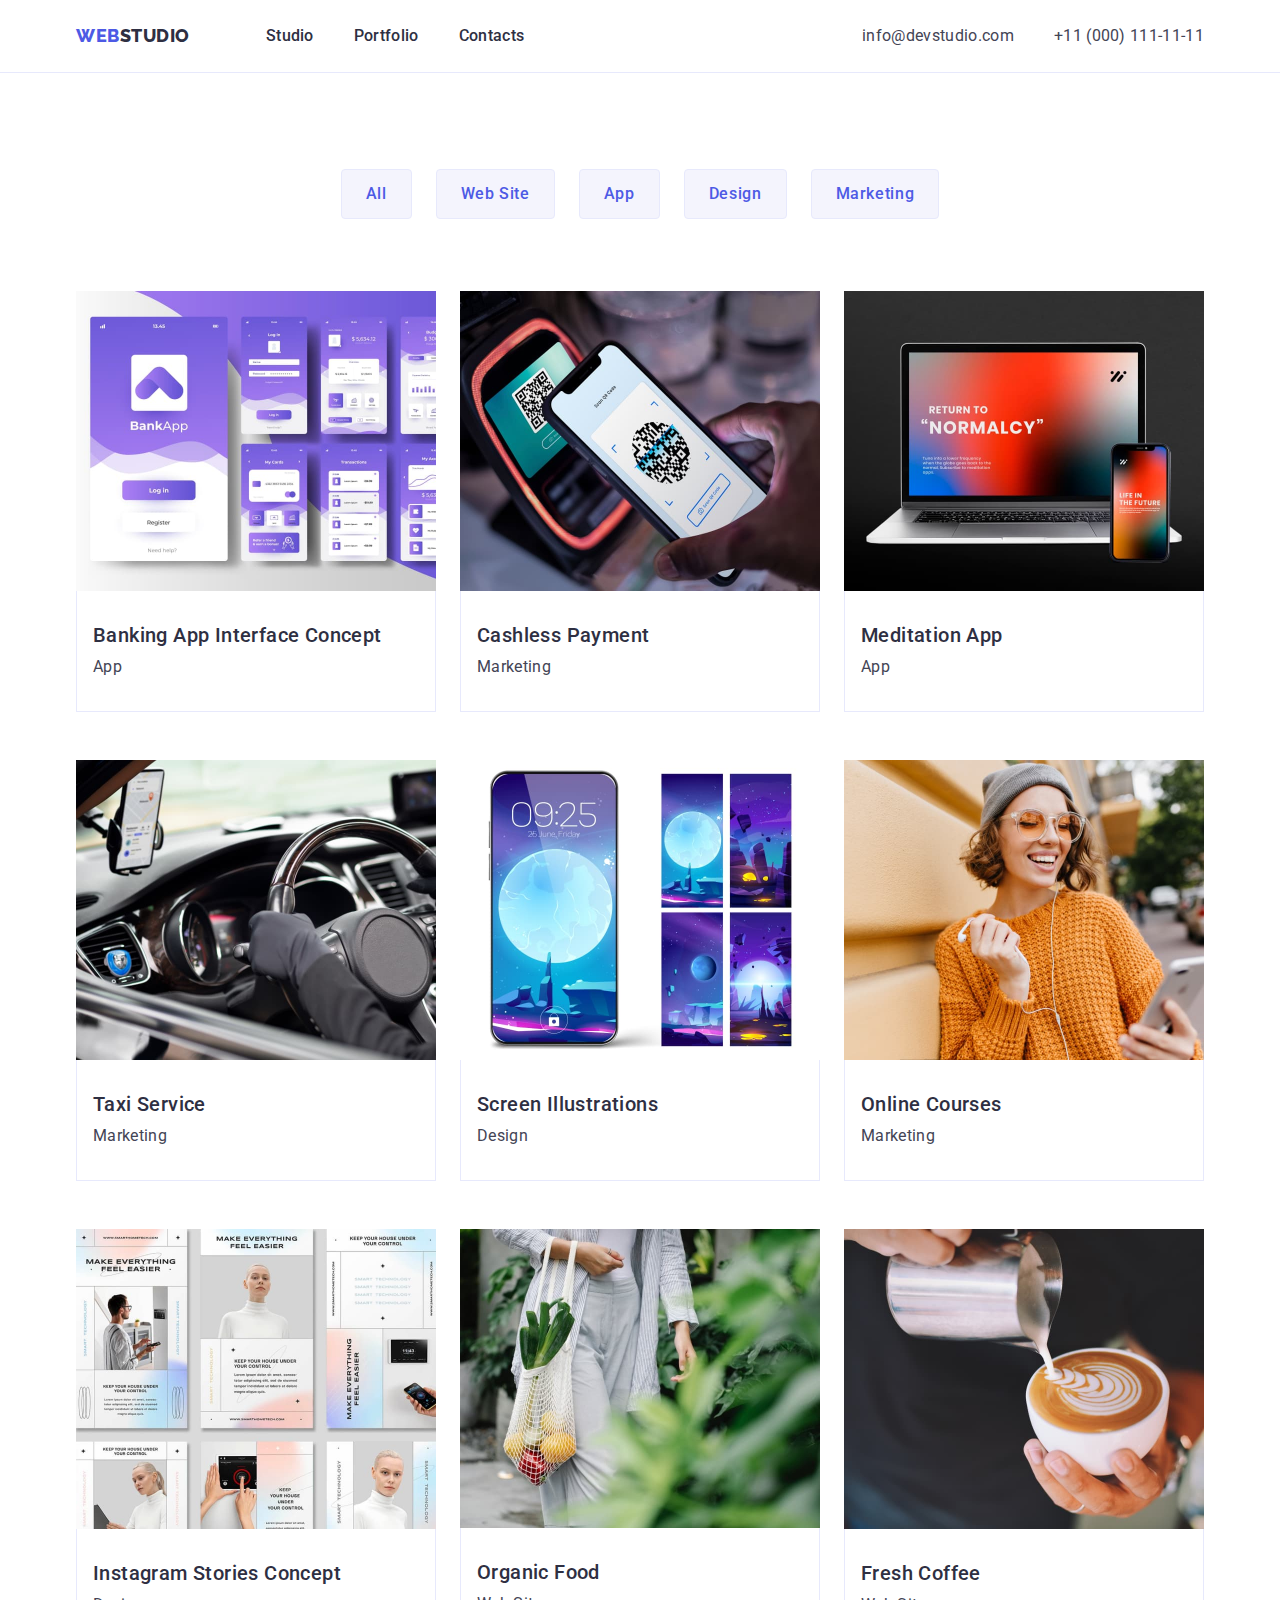
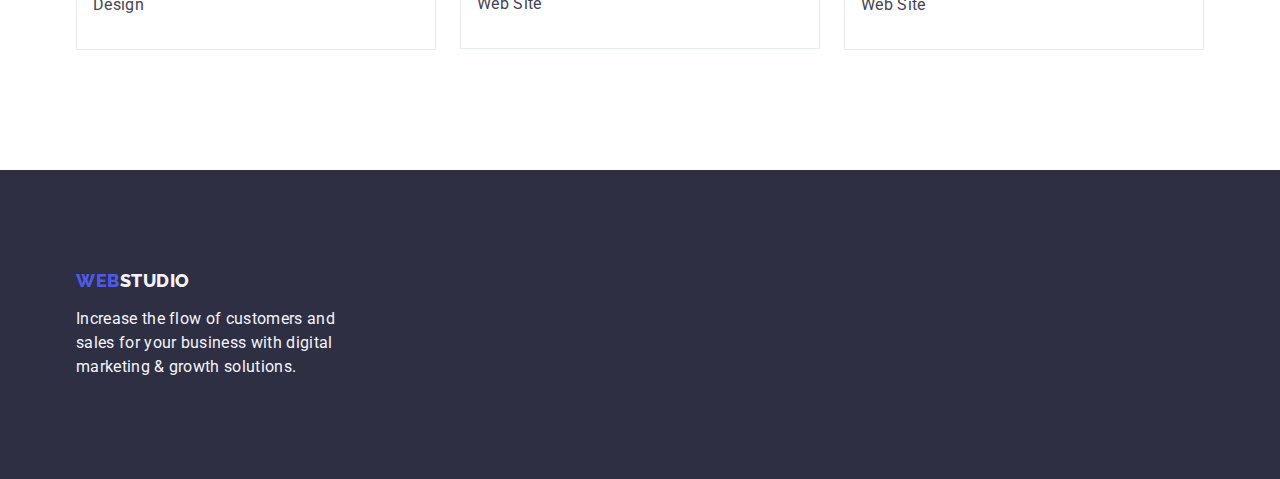
==== portfolio.html @ 1817a9b7 "copy hw3" ====
<!DOCTYPE html>
<html lang="en">
  <head>
    <meta charset="UTF-8" />
    <meta http-equiv="X-UA-Compatible" content="IE=edge" />
    <meta name="viewport" content="width=device-width, initial-scale=1.0" />
    <link rel="preconnect" href="https://fonts.googleapis.com" />
    <link rel="preconnect" href="https://fonts.gstatic.com" crossorigin />
    <link
      href="https://fonts.googleapis.com/css2?family=Raleway:wght@800&family=Roboto:wght@400;500;700;900&display=swap"
      rel="stylesheet"
    />
    <link
      rel="stylesheet"
      href="https://cdn.jsdelivr.net/npm/modern-normalize@1.1.0/modern-normalize.min.css"
    />
    <link rel="stylesheet" href="./css/styles.css" />
    <title>Web Sudio</title>
  </head>
  <body class="body-portfolio">
    <!-- HEADER -->
    <header class="top-line">
      <div class="page-header container">
        <nav class="nav">
          <a href="./index.html" class="header-logo link">
            Web<span class="black-word">Studio</span>
          </a>
          <ul class="menu-nav list">
            <li class="menu-nav-item">
              <a href="./index.html" class="nav-links link">Studio</a>
            </li>
            <li class="menu-nav-item">
              <a href="./portfolio.html" class="nav-links link">Portfolio</a>
            </li>
            <li class="menu-nav-item">
              <a href="" class="nav-links link">Contacts</a>
            </li>
          </ul>
        </nav>
        <address class="our-address">
          <ul class="address-group list">
            <li class="t-mail">
              <a href="mailto:info@devstudio.com" class="contact-links link"
                >info@devstudio.com</a
              >
            </li>
            <li class="t-phone">
              <a href="tel:+110001111111" class="contact-links link"
                >+11 (000) 111-11-11</a
              >
            </li>
          </ul>
        </address>
      </div>
    </header>
    <!-- MAIN BLOCK -->
    <main>
      <!-- Section 1 -->
      <section class="main-section">
        <div class="container">
          <h1 hidden>OLOLO</h1>
          <ul class="filters list">
            <li class="filters-item">
              <button type="button" class="filter-btn">All</button>
            </li>
            <li class="filters-item">
              <button type="button" class="filter-btn">Web Site</button>
            </li>
            <li class="filters-item">
              <button type="button" class="filter-btn">App</button>
            </li>
            <li class="filters-item">
              <button type="button" class="filter-btn">Design</button>
            </li>
            <li class="filters-item">
              <button type="button" class="filter-btn">Marketing</button>
            </li>
          </ul>

          <ul class="employees-portfolio list">
            <li class="employees-item">
              <a href="" class="link">
                <img
                  class="portfolio-img"
                  src="./images/8.jpg"
                  alt="img8"
                  width="360"
                />
                <div class="employees-info">
                  <h2 class="portfolio-header">
                    Banking App Interface Concept
                  </h2>
                  <p class="portfolio-text">App</p>
                </div>
              </a>
            </li>
            <li class="employees-item">
              <a href="" class="link">
                <img
                  class="portfolio-img"
                  src="./images/9.jpg"
                  alt="img9"
                  width="360"
                />
                <div class="employees-info">
                  <h2 class="portfolio-header">Cashless Payment</h2>
                  <p class="portfolio-text">Marketing</p>
                </div>
              </a>
            </li>
            <li class="employees-item">
              <a href="" class="def-class link">
                <img
                  class="portfolio-img"
                  src="./images/10.jpg"
                  alt="img10"
                  width="360"
                />
                <div class="employees-info">
                  <h2 class="portfolio-header">Meditation App</h2>
                  <p class="portfolio-text">App</p>
                </div>
              </a>
            </li>
            <li class="employees-item">
              <a href="" class="link">
                <img
                  class="portfolio-img"
                  src="./images/11.jpg"
                  alt="img11"
                  width="360"
                />
                <div class="employees-info">
                  <h2 class="portfolio-header">Taxi Service</h2>
                  <p class="portfolio-text">Marketing</p>
                </div>
              </a>
            </li>
            <li class="employees-item">
              <a href="" class="link">
                <img
                  class="portfolio-img"
                  src="./images/12.jpg"
                  alt="img12"
                  width="360"
                />
                <div class="employees-info">
                  <h2 class="portfolio-header">Screen Illustrations</h2>
                  <p class="portfolio-text">Design</p>
                </div>
              </a>
            </li>
            <li class="employees-item">
              <a href="" class="link">
                <img
                  class="portfolio-img"
                  src="./images/13.jpg"
                  alt="img13"
                  width="360"
                />
                <div class="employees-info">
                  <h2 class="portfolio-header">Online Courses</h2>
                  <p class="portfolio-text">Marketing</p>
                </div>
              </a>
            </li>
            <li class="employees-item">
              <a href="" class="link">
                <img
                  class="portfolio-img"
                  src="./images/14.jpg"
                  alt="img14"
                  width="360"
                />
                <div class="employees-info">
                  <h2 class="portfolio-header">Instagram Stories Concept</h2>
                  <p class="portfolio-text">Design</p>
                </div>
              </a>
            </li>
            <li class="employees-item">
              <a href="" class="link">
                <img
                  class="portfolio-img"
                  src="./images/15.jpg"
                  alt="img15"
                  width="360"
                />
                <div class="employees-info">
                  <h2 class="portfolio-header">Organic Food</h2>
                  <p class="portfolio-text">Web Site</p>
                </div>
              </a>
            </li>
            <li class="employees-item">
              <a href="" class="link">
                <img
                  class="portfolio-img"
                  src="./images/16.jpg"
                  alt="img16"
                  width="360"
                />
                <div class="employees-info">
                  <h2 class="portfolio-header">Fresh Coffee</h2>
                  <p class="portfolio-text">Web Site</p>
                </div>
              </a>
            </li>
          </ul>
        </div>
      </section>
    </main>
    <!-- FOOTER -->
    <footer class="foo">
      <div class="container">
        <a href="./index.html" class="foo-logo link">
          Web<span class="white-word">Studio</span>
        </a>
        <p class="foo-p">
          Increase the flow of customers and sales for your business with
          digital marketing & growth solutions.
        </p>
      </div>
    </footer>
  </body>
</html>
---- css/styles.css ----
:root {
  --primary-brand: #4d5ae5;
  --pressed-state: #404bbf;
  --dark: #2e2f42;
  --success: #31d0aa;
  --text: #434455;
  --subtle-text: #8e8f99;
  --accent: #e7e9fc;
  --light: #f4f4fd;
  --modal-overlay: rgba(46, 47, 66, 0.4);
  --hero-background: rgba(46, 47, 66, 0.7);
  --white-background: #ffffff;
  --modal-background: #fcfcfc;
}

body {
  font-family: 'Roboto', sans-serif;
  background-color: var(--white-background);
  color: var(--text);
}
.body-main-page {
}
.body-portfolio {
}

*,
*:before,
*:after {
  box-sizing: border-box;
}

h1,
h2,
h3,
h4,
p {
  margin-top: 0;
  margin-bottom: 0;
}
ul,
ol {
  margin-top: 0;
  margin-bottom: 0;
  padding-left: 0;
}
address {
  font-style: normal;
}
button {
  cursor: pointer;
}
img {
  display: block;
}
.container {
  width: 1158px;
  margin-left: auto;
  margin-right: auto;
  padding: 0 15px;
}
.list {
  list-style-type: none;
}
.link {
  text-decoration: none;
}
/* HEADER */

.top-line {
  border-bottom: 1px solid var(--accent);
}
.page-header.container {
  display: flex;
  align-items: center;
  justify-content: space-between;
}
.nav {
  display: flex;
  justify-content: space-between;
  align-items: center;
}
.header-logo {
  font-family: 'Raleway', sans-serif;
  font-weight: 800;
  font-size: 18px;
  line-height: 1.17;
  letter-spacing: 0.03em;
  text-transform: uppercase;
  color: var(--primary-brand);
  padding: 0px;
  margin-right: 76px;
}

.black-word {
  color: var(--dark);
}

.menu-nav {
  display: flex;
  gap: 40px;
}
.nav-links {
  display: block;
  text-decoration: none;
  font-weight: 500;
  font-size: 16px;
  line-height: 1.5;
  letter-spacing: 0.02em;
  color: var(--dark);
  padding: 24px 0 24px;
}
.nav-links:hover {
  color: var(--pressed-state);
}
.nav-links:focus {
  color: var(--pressed-state);
}

.our-address {
  font-style: normal;
}
.contact-links {
  font-size: 16px;
  line-height: 1.5;
  letter-spacing: 0.02em;
  color: var(--text);
}
.contact-links:hover {
  color: var(--pressed-state);
}
.contact-links:focus {
  color: var(--pressed-state);
}
.address-group {
  display: flex;
  gap: 40px;
}
.t-mail {
}
.t-phone {
}

/* HERO IMAGE -  SECTION 1 */
.hero-image {
  padding-top: 188px;
  padding-bottom: 188px;
  background-color: var(--dark);
}
.hero-header {
  font-style: normal;
  font-weight: 700;
  font-size: 56px;
  line-height: 1.07;
  margin-left: auto;
  margin-right: auto;
  text-align: center;
  letter-spacing: 0.02em;
  margin-bottom: 48px;
  color: var(--white-background);
  max-width: 496px;
}

.hero-button {
  font-family: 'Roboto', sans-serif;
  font-weight: 500;
  font-size: 16px;
  line-height: 1.5;
  letter-spacing: 0.04em;
  color: #ffffff;
  cursor: pointer;
  padding: 16px 30px;
  background: var(--primary-brand);
  box-shadow: 0px 4px 4px rgba(0, 0, 0, 0.15);
  border-radius: 4px;
  display: block;
  margin-left: auto;
  margin-right: auto;
  min-width: 169px;
  height: 56px;
  border: none;
}
.hero-button:hover {
  background-color: var(--pressed-state);
}
.hero-button:focus {
  background-color: var(--pressed-state);
}

/* SECTION 2 */
.section-one {
  padding-top: 120px;
  /* padding-bottom: 120px; */
}
.features {
  display: flex;
  gap: 24px;
}

.feature-header {
  font-style: normal;
  font-weight: 500;
  font-size: 20px;
  line-height: 1.2;
  letter-spacing: 0.02em;
  color: var(--dark);
  margin-bottom: 8px;
}
.feature-text {
  font-style: normal;
  font-weight: 400;
  font-size: 16px;
  line-height: 1.5;
  letter-spacing: 0.02em;
  color: var(--text);
}
.features-item {
  width: calc((100% - 3 * 24px) / 4);
  gap: 8px;
}

/* SECTION 3 */
.section-two {
  padding-top: 120px;
  padding-bottom: 120px;
}

.images-header {
  font-style: normal;
  font-weight: 700;
  font-size: 36px;
  line-height: 1.11;
  text-align: center;
  letter-spacing: 0.02em;
  text-transform: capitalize;
  color: var(--dark);
  margin-bottom: 72px;
}
.images {
  display: flex;
  flex-wrap: wrap;
  justify-content: space-between;
  gap: 24px;
}
.imgs-item {
  flex-basis: 360px;
  align-items: flex-start;
  padding: 0px;
}

.rectangle71 {
}

/* SECTION 4 */
.section-three {
  padding-top: 120px;
  padding-bottom: 120px;
  background-color: var(--light);
}
.team-cards-header {
  font-style: normal;
  font-weight: 700;
  font-size: 36px;
  line-height: 1.11;
  text-align: center;
  letter-spacing: 0.02em;
  text-transform: capitalize;
  color: var(--dark);
  margin-bottom: 72px;
}
.team-cards {
  display: flex;
  display: flex;
  flex-wrap: wrap;
  justify-content: space-between;
  gap: 24px;
}
.employees {
  padding: 32px 16px;
  border-radius: 0px 0px 4px 4px;
  text-align: center;
}
.team-card-items {
  background-color: var(--white-background);
  width: calc((100% - 3 * 24px) / 4);
}

/* FOOTER */
.foo {
  padding-top: 100px;
  padding-bottom: 100px;
  background: var(--dark);
}
.foo-text {
}
.foo-logo {
  font-family: 'Raleway', sans-serif;
  font-weight: 800;
  font-size: 18px;
  line-height: 1.17;
  letter-spacing: 0.03em;
  text-transform: uppercase;
  color: var(--primary-brand);
  text-decoration: none;
  display: inline-block;
  padding: 0px;
  margin-bottom: 16px;
}
.white-word {
  color: var(--light);
}
.foo-p {
  font-size: 16px;
  line-height: 1.5;
  letter-spacing: 0.02em;
  color: var(--light);
  width: 264px;
}

/* PORTFOLIO PAGE */
.main-section {
  padding: 96px 0 120px 0;
}
.filters {
  display: flex;
  justify-content: center;
  margin-bottom: 72px;
  gap: 24px;
}
.filters-item {
}
.filter-btn {
  font-family: 'Roboto', sans-serif;
  font-weight: 500;
  font-size: 16px;
  line-height: 1.5;
  letter-spacing: 0.04em;
  color: var(--primary-brand);
  background-color: var(--light);
  cursor: pointer;
  padding: 12px 24px;
  border: 1px solid #e7e9fc;
  border-radius: 4px;
}
.filter-btn:hover {
  color: var(--white-background);
  background-color: var(--pressed-state);
  border: 1px solid transparent;
}
.filter-btn:focus {
  color: var(--white-background);
  background-color: var(--pressed-state);
  border: 1px solid transparent;
}

.employees-portfolio {
  display: flex;
  flex-wrap: wrap;
  row-gap: 48px;
  column-gap: 24px;
}
.employees-item {
  flex-basis: calc((100% - 48px) / 3);
}
.portfolio-img {
}
.employees-info {
  padding: 32px 16px;
  border: 1px solid #e7e9fc;
  border-top: none;
}
.portfolio-header {
  font-weight: 500;
  font-size: 20px;
  line-height: 1.2;
  letter-spacing: 0.02em;
  color: var(--dark);
  margin-bottom: 8px;
}
.portfolio-text {
  line-height: 1.5;
  letter-spacing: 0.02em;
  color: var(--text);
}
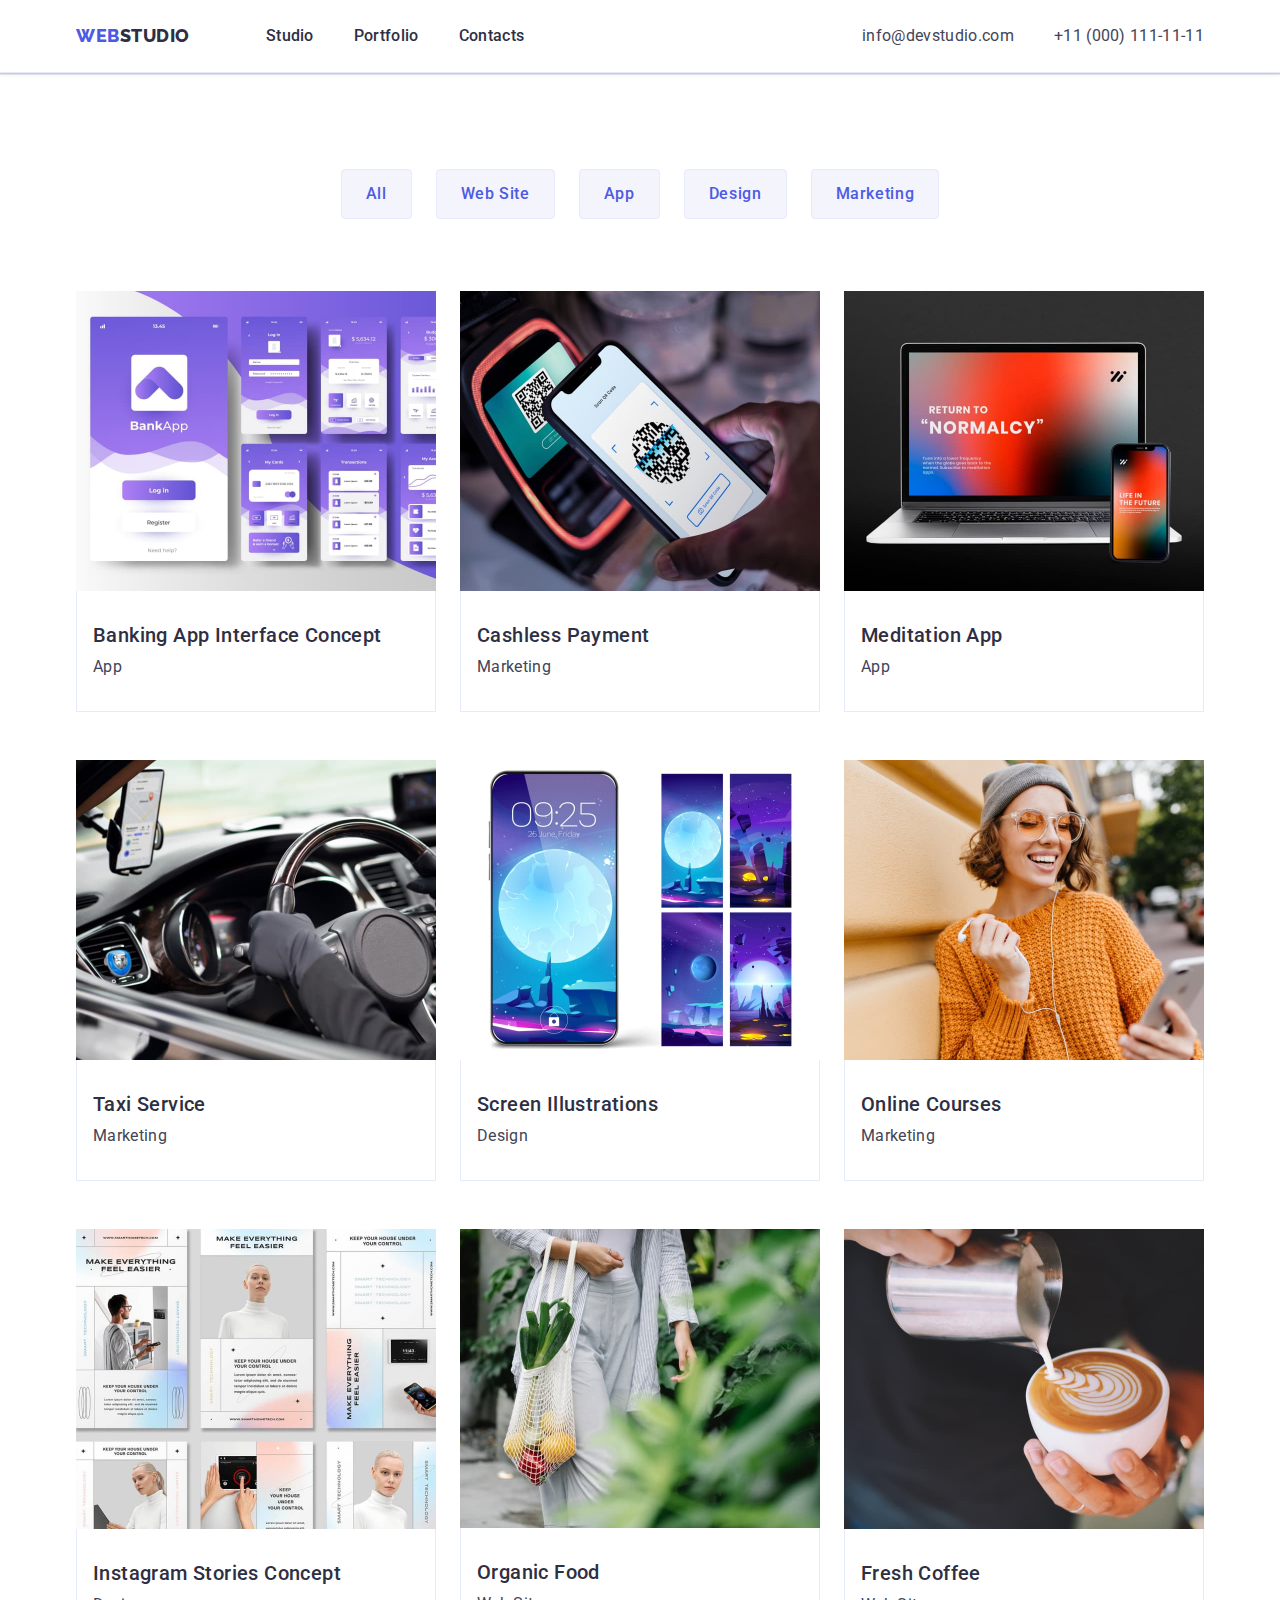
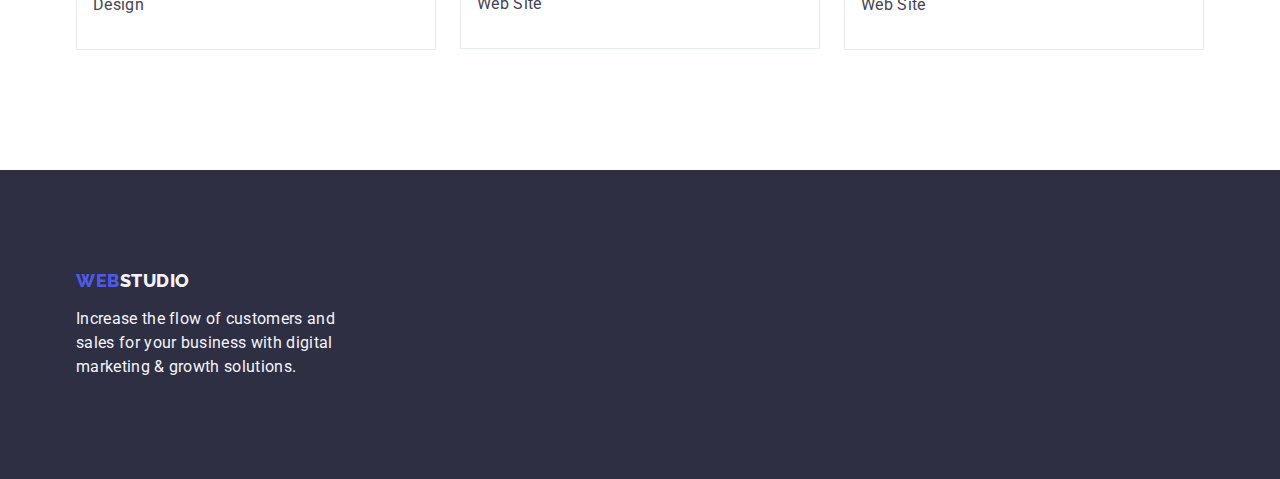
==== commit c3ce1871: "portfolio" ====
--- a/portfolio.html
+++ b/portfolio.html
@@ -79,7 +79,7 @@
 
           <ul class="employees-portfolio list">
             <li class="employees-item">
-              <a href="" class="link">
+              <a href="" class="employees-link link">
                 <img
                   class="portfolio-img"
                   src="./images/8.jpg"
@@ -95,7 +95,7 @@
               </a>
             </li>
             <li class="employees-item">
-              <a href="" class="link">
+              <a href="" class="employees-link link">
                 <img
                   class="portfolio-img"
                   src="./images/9.jpg"
@@ -109,7 +109,7 @@
               </a>
             </li>
             <li class="employees-item">
-              <a href="" class="def-class link">
+              <a href="" class="employees-link link">
                 <img
                   class="portfolio-img"
                   src="./images/10.jpg"
@@ -123,7 +123,7 @@
               </a>
             </li>
             <li class="employees-item">
-              <a href="" class="link">
+              <a href="" class="employees-link link">
                 <img
                   class="portfolio-img"
                   src="./images/11.jpg"
@@ -137,7 +137,7 @@
               </a>
             </li>
             <li class="employees-item">
-              <a href="" class="link">
+              <a href="" class="employees-link link">
                 <img
                   class="portfolio-img"
                   src="./images/12.jpg"
@@ -151,7 +151,7 @@
               </a>
             </li>
             <li class="employees-item">
-              <a href="" class="link">
+              <a href="" class="employees-link link">
                 <img
                   class="portfolio-img"
                   src="./images/13.jpg"
@@ -165,7 +165,7 @@
               </a>
             </li>
             <li class="employees-item">
-              <a href="" class="link">
+              <a href="" class="employees-link link">
                 <img
                   class="portfolio-img"
                   src="./images/14.jpg"
@@ -179,7 +179,7 @@
               </a>
             </li>
             <li class="employees-item">
-              <a href="" class="link">
+              <a href="" class="employees-link link">
                 <img
                   class="portfolio-img"
                   src="./images/15.jpg"
@@ -193,7 +193,7 @@
               </a>
             </li>
             <li class="employees-item">
-              <a href="" class="link">
+              <a href="" class="employees-link link">
                 <img
                   class="portfolio-img"
                   src="./images/16.jpg"
--- a/css/styles.css
+++ b/css/styles.css
@@ -68,6 +68,8 @@
 
 .top-line {
   border-bottom: 1px solid var(--accent);
+  box-shadow: 0px 2px 1px rgba(46, 47, 66, 0.08),
+    0px 1px 1px rgba(46, 47, 66, 0.16), 0px 1px 6px rgba(46, 47, 66, 0.08);
 }
 .page-header.container {
   display: flex;
@@ -145,6 +147,17 @@
   padding-top: 188px;
   padding-bottom: 188px;
   background-color: var(--dark);
+  background-image: linear-gradient(
+      rgba(46, 47, 66, 0.7),
+      rgba(46, 47, 66, 0.7)
+    ),
+    url('../images/people-office.jpg');
+  background-size: cover;
+  max-width: 1440px;
+  background-repeat: no-repeat;
+  background-position: center;
+  margin-left: auto;
+  margin-right: auto;
 }
 .hero-header {
   font-style: normal;
@@ -217,6 +230,15 @@
   width: calc((100% - 3 * 24px) / 4);
   gap: 8px;
 }
+.features-item-div {
+  display: flex;
+  align-items: center;
+  justify-content: center;
+  height: 112px;
+  background-color: #f4f4fd;
+  border-radius: 4px;
+  margin-bottom: 8px;
+}
 
 /* SECTION 3 */
 .section-two {
@@ -269,7 +291,6 @@
 }
 .team-cards {
   display: flex;
-  display: flex;
   flex-wrap: wrap;
   justify-content: space-between;
   gap: 24px;
@@ -278,12 +299,88 @@
   padding: 32px 16px;
   border-radius: 0px 0px 4px 4px;
   text-align: center;
+  padding: 32px 0;
 }
 .team-card-items {
   background-color: var(--white-background);
   width: calc((100% - 3 * 24px) / 4);
-}
-
+  box-shadow: 0px 1px 6px rgba(46, 47, 66, 0.08),
+    0px 1px 1px rgba(46, 47, 66, 0.16), 0px 2px 1px rgba(46, 47, 66, 0.08);
+  border-radius: 0px 0px 4px 4px;
+}
+.social-media {
+  display: flex;
+  justify-content: center;
+  gap: 24px;
+}
+.social-media-item {
+  width: 40px;
+  height: 40px;
+}
+.social-media-link {
+  width: 100%;
+  height: 100%;
+  background-color: var(--primary-brand);
+  border-radius: 50%;
+  display: flex;
+  align-items: center;
+  justify-content: center;
+}
+.social-media-link:hover {
+  background-color: var(--pressed-state);
+}
+.social-media-link:focus {
+  background-color: var(--pressed-state);
+}
+.social-media-svg {
+  fill: var(--light);
+}
+/* SECTION 5 */
+.section-four {
+  padding-top: 120px;
+  padding-bottom: 120px;
+}
+.customers-header {
+  font-style: normal;
+  font-weight: 700;
+  font-size: 36px;
+  line-height: 1.11;
+  text-align: center;
+  letter-spacing: 0.02em;
+  text-transform: capitalize;
+  color: var(--dark);
+  margin-bottom: 72px;
+  line-height: 1.1;
+}
+.customers {
+  display: flex;
+  gap: 24px;
+}
+.customers-item {
+  width: calc((100% - 120px) / 6);
+  height: 88px;
+}
+.customers-link {
+  width: 100%;
+  height: 100%;
+  border: 1px solid #8e8f99;
+  border-radius: 4px;
+  display: flex;
+  align-items: center;
+  justify-content: center;
+  color: #8e8f99;
+}
+.customers-link:hover {
+  border-color: #404bbf;
+  color: #404bbf;
+}
+.customers-link:focus {
+  border-color: #404bbf;
+  color: #404bbf;
+}
+.customers-link-svg {
+  fill: currentColor;
+}
 /* FOOTER */
 .foo {
   padding-top: 100px;
@@ -316,6 +413,49 @@
   width: 264px;
 }
 
+.foo-conteiner {
+  display: flex;
+  align-items: baseline;
+  gap: 120px;
+}
+.foo-content {
+}
+.foo-social-media {
+}
+.foo-social-media-p {
+  font-weight: 500;
+  font-size: 16px;
+  line-height: 1.5;
+  letter-spacing: 0.02em;
+  color: #ffffff;
+  margin-bottom: 16px;
+}
+.foo-social-media-ul {
+  display: flex;
+  gap: 16px;
+}
+.foo-social-media-item {
+  width: 40px;
+  height: 40px;
+}
+.foo-social-media-link {
+  width: 100%;
+  height: 100%;
+  background-color: var(--primary-brand);
+  border-radius: 50%;
+  display: flex;
+  align-items: center;
+  justify-content: center;
+}
+.foo-social-media-link:hover {
+  background-color: var(--success);
+}
+.foo-social-media-link:focus {
+  background-color: var(--success);
+}
+.foo-social-media-svg {
+  fill: var(--light);
+}
 /* PORTFOLIO PAGE */
 .main-section {
   padding: 96px 0 120px 0;
@@ -345,11 +485,15 @@
   color: var(--white-background);
   background-color: var(--pressed-state);
   border: 1px solid transparent;
+  box-shadow: 0px 3px 1px rgba(0, 0, 0, 0.1), 0px 2px 1px rgba(0, 0, 0, 0.08),
+    0px 2px 2px rgba(0, 0, 0, 0.12);
 }
 .filter-btn:focus {
   color: var(--white-background);
   background-color: var(--pressed-state);
   border: 1px solid transparent;
+  box-shadow: 0px 3px 1px rgba(0, 0, 0, 0.1), 0px 2px 1px rgba(0, 0, 0, 0.08),
+    0px 2px 2px rgba(0, 0, 0, 0.12);
 }
 
 .employees-portfolio {
@@ -360,6 +504,17 @@
 }
 .employees-item {
   flex-basis: calc((100% - 48px) / 3);
+}
+.employees-link {
+  display: block;
+}
+.employees-link:hover {
+  box-shadow: 0px 1px 6px rgba(46, 47, 66, 0.08),
+    0px 1px 1px rgba(46, 47, 66, 0.16), 0px 2px 1px rgba(46, 47, 66, 0.08);
+}
+.employees-link:focus {
+  box-shadow: 0px 1px 6px rgba(46, 47, 66, 0.08),
+    0px 1px 1px rgba(46, 47, 66, 0.16), 0px 2px 1px rgba(46, 47, 66, 0.08);
 }
 .portfolio-img {
 }
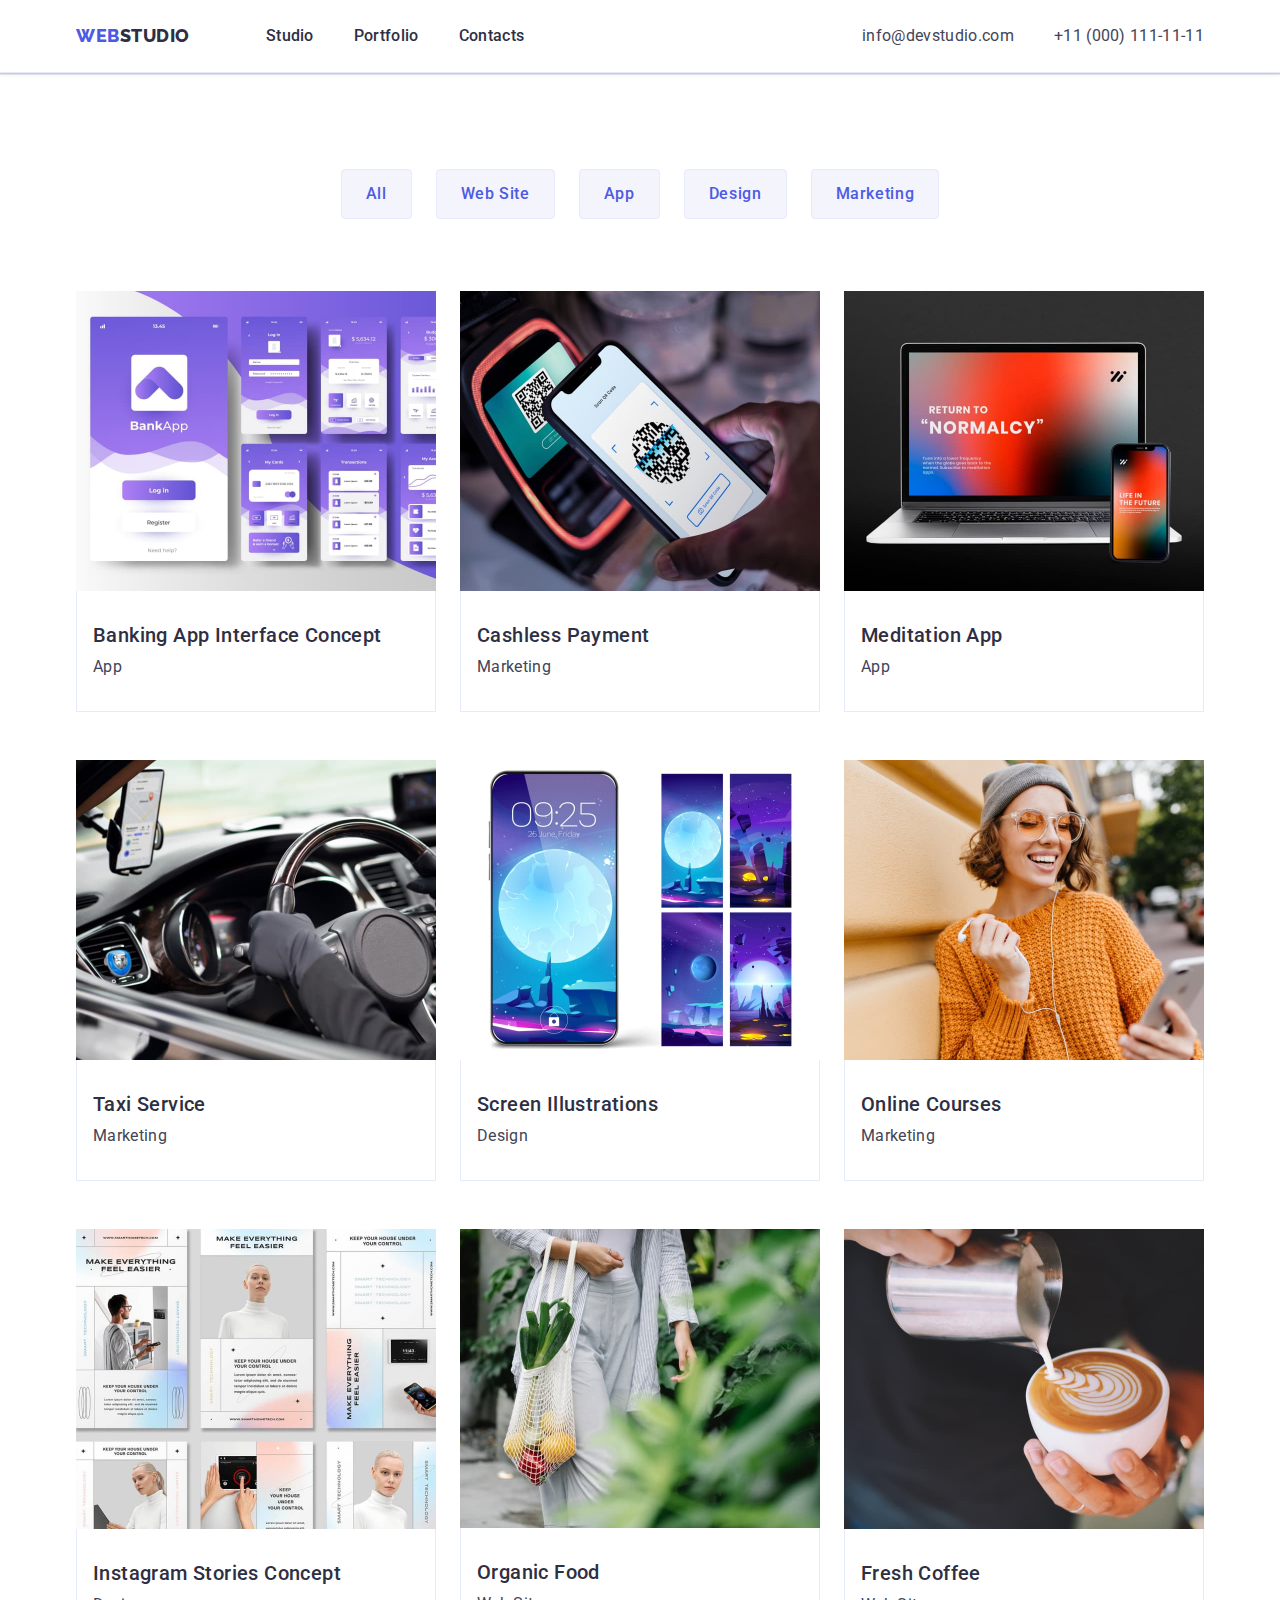
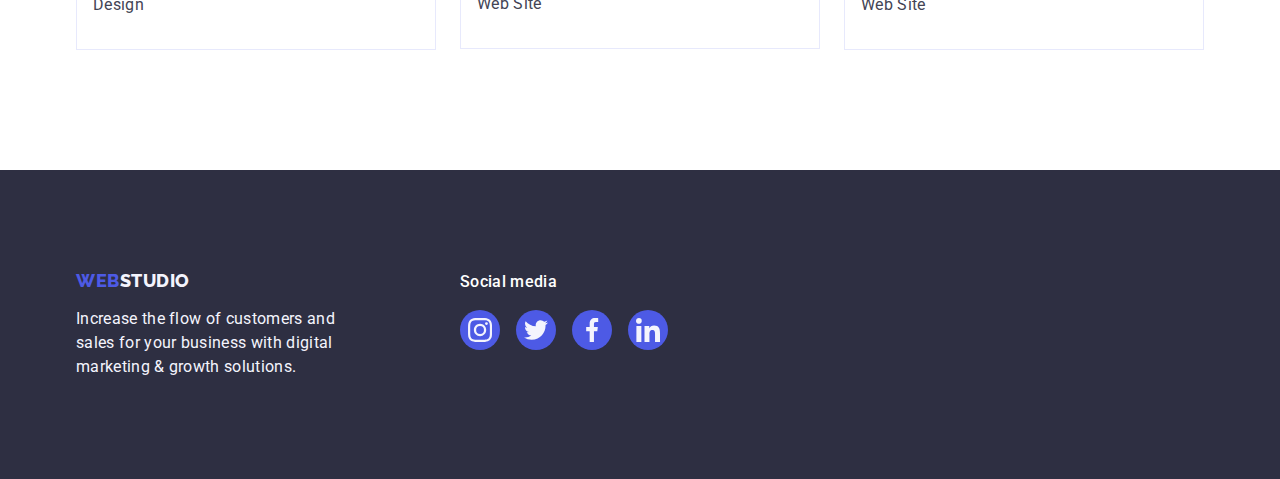
==== commit 2fec72b8: "mentor advices" ====
--- a/portfolio.html
+++ b/portfolio.html
@@ -212,14 +212,49 @@
     </main>
     <!-- FOOTER -->
     <footer class="foo">
-      <div class="container">
-        <a href="./index.html" class="foo-logo link">
-          Web<span class="white-word">Studio</span>
-        </a>
-        <p class="foo-p">
-          Increase the flow of customers and sales for your business with
-          digital marketing & growth solutions.
-        </p>
+      <div class="container foo-conteiner">
+        <div class="foo-content">
+          <a href="./index.html" class="foo-logo link">
+            Web<span class="white-word">Studio</span>
+          </a>
+          <p class="foo-p">
+            Increase the flow of customers and sales for your business with
+            digital marketing & growth solutions.
+          </p>
+        </div>
+        <div class="foo-social-media">
+          <p class="foo-social-media-p">Social media</p>
+          <ul class="foo-social-media-ul list">
+            <li class="foo-social-media-item">
+              <a class="foo-social-media-link" href="#">
+                <svg class="foo-social-media-svg" width="24" height="24">
+                  <use href="./images/icon.svg#icon-instagram"></use>
+                </svg>
+              </a>
+            </li>
+            <li class="foo-social-media-item">
+              <a class="foo-social-media-link" href="#">
+                <svg class="foo-social-media-svg" width="24" height="24">
+                  <use href="./images/icon.svg#icon-twitter"></use>
+                </svg>
+              </a>
+            </li>
+            <li class="foo-social-media-item">
+              <a class="foo-social-media-link" href="#">
+                <svg class="foo-social-media-svg" width="24" height="24">
+                  <use href="./images/icon.svg#icon-facebook"></use>
+                </svg>
+              </a>
+            </li>
+            <li class="foo-social-media-item">
+              <a class="foo-social-media-link" href="#">
+                <svg class="foo-social-media-svg" width="24" height="24">
+                  <use href="./images/icon.svg#icon-linkedin"></use>
+                </svg>
+              </a>
+            </li>
+          </ul>
+        </div>
       </div>
     </footer>
   </body>
--- a/css/styles.css
+++ b/css/styles.css
@@ -111,9 +111,7 @@
   color: var(--dark);
   padding: 24px 0 24px;
 }
-.nav-links:hover {
-  color: var(--pressed-state);
-}
+.nav-links:hover,
 .nav-links:focus {
   color: var(--pressed-state);
 }
@@ -127,9 +125,7 @@
   letter-spacing: 0.02em;
   color: var(--text);
 }
-.contact-links:hover {
-  color: var(--pressed-state);
-}
+.contact-links:hover,
 .contact-links:focus {
   color: var(--pressed-state);
 }
@@ -192,9 +188,7 @@
   height: 56px;
   border: none;
 }
-.hero-button:hover {
-  background-color: var(--pressed-state);
-}
+.hero-button:hover,
 .hero-button:focus {
   background-color: var(--pressed-state);
 }
@@ -225,6 +219,7 @@
   line-height: 1.5;
   letter-spacing: 0.02em;
   color: var(--text);
+  margin-bottom: 8px;
 }
 .features-item {
   width: calc((100% - 3 * 24px) / 4);
@@ -326,12 +321,11 @@
   align-items: center;
   justify-content: center;
 }
-.social-media-link:hover {
-  background-color: var(--pressed-state);
-}
+.social-media-link:hover,
 .social-media-link:focus {
   background-color: var(--pressed-state);
 }
+
 .social-media-svg {
   fill: var(--light);
 }
@@ -370,10 +364,7 @@
   justify-content: center;
   color: #8e8f99;
 }
-.customers-link:hover {
-  border-color: #404bbf;
-  color: #404bbf;
-}
+.customers-link:hover,
 .customers-link:focus {
   border-color: #404bbf;
   color: #404bbf;
@@ -381,6 +372,7 @@
 .customers-link-svg {
   fill: currentColor;
 }
+
 /* FOOTER */
 .foo {
   padding-top: 100px;
@@ -447,12 +439,11 @@
   align-items: center;
   justify-content: center;
 }
-.foo-social-media-link:hover {
-  background-color: var(--success);
-}
+.foo-social-media-link:hover,
 .foo-social-media-link:focus {
   background-color: var(--success);
 }
+
 .foo-social-media-svg {
   fill: var(--light);
 }
@@ -481,13 +472,7 @@
   border: 1px solid #e7e9fc;
   border-radius: 4px;
 }
-.filter-btn:hover {
-  color: var(--white-background);
-  background-color: var(--pressed-state);
-  border: 1px solid transparent;
-  box-shadow: 0px 3px 1px rgba(0, 0, 0, 0.1), 0px 2px 1px rgba(0, 0, 0, 0.08),
-    0px 2px 2px rgba(0, 0, 0, 0.12);
-}
+.filter-btn:hover,
 .filter-btn:focus {
   color: var(--white-background);
   background-color: var(--pressed-state);
@@ -508,10 +493,7 @@
 .employees-link {
   display: block;
 }
-.employees-link:hover {
-  box-shadow: 0px 1px 6px rgba(46, 47, 66, 0.08),
-    0px 1px 1px rgba(46, 47, 66, 0.16), 0px 2px 1px rgba(46, 47, 66, 0.08);
-}
+.employees-link:hover,
 .employees-link:focus {
   box-shadow: 0px 1px 6px rgba(46, 47, 66, 0.08),
     0px 1px 1px rgba(46, 47, 66, 0.16), 0px 2px 1px rgba(46, 47, 66, 0.08);
